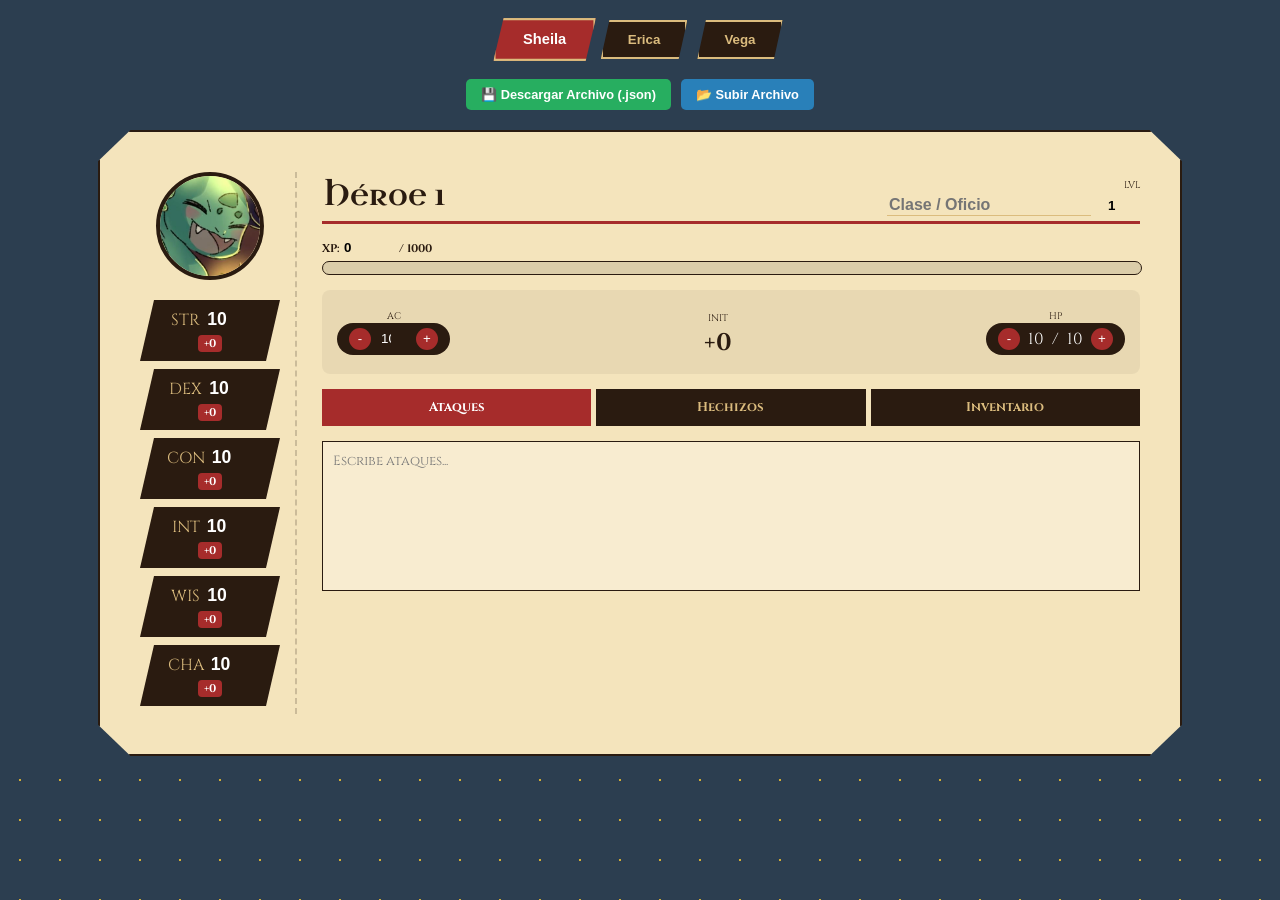
==== personajes.html @ 5374b531 "Update personajes.html" ====
<!DOCTYPE html>
<html lang="es">
<head>
    <meta charset="UTF-8"> 
    <title>Personajes</title> 
    <link href="https://fonts.googleapis.com/css2?family=Cinzel:wght@400;700&family=Uncial+Antiqua&display=swap" rel="stylesheet"> 
    <link rel="stylesheet" href="char.css"> 
    <link rel="icon" href="img/logo.jpg" type="image/png">
    <style>
        :root {
            --rojo-arceus: #a62c2b;
            --dorado-arceus: #dbbc7e;
            --madera-oscura: #2a1b10;
            --pergamino: #f4e4bc;
        }
        body { padding: 20px; font-family: 'Cinzel', serif; background-color: #2c3e50; color: var(--madera-oscura); }

        /* Selector de Jugadores */
        .selector-jugadores { display: flex; justify-content: center; gap: 10px; margin-bottom: 20px; }
        .btn-player { padding: 10px 25px; background: var(--madera-oscura); color: var(--dorado-arceus); border: 2px solid var(--dorado-arceus); cursor: pointer; font-weight: bold; clip-path: polygon(10% 0, 100% 0, 90% 100%, 0 100%); transition: 0.3s; }
        .btn-player.active { background: var(--rojo-arceus); color: white; transform: scale(1.1); }

        /* Botones de Archivo */
        .btn-archivo { padding: 8px 15px; border: none; color: white; cursor: pointer; border-radius: 5px; font-weight: bold; font-size: 0.8rem; }

        .ficha-wrapper { display: none; }
        .ficha-wrapper.active { display: block; }

        .ficha-horizontal-arceus { display: flex; gap: 25px; background-color: var(--pergamino); padding: 40px; margin: 0 auto; max-width: 1000px; border: 2px solid var(--madera-oscura); box-shadow: 10px 10px 0px rgba(0,0,0,0.4); border-radius: 10px; position: relative; }

        /* Columna Stats */
        .columna-stats { width: 140px; border-right: 2px dashed rgba(42, 27, 16, 0.2); padding-right: 15px; }
        .retrato-circulo { width: 100px; height: 100px; margin: 0 auto 20px; border-radius: 50%; border: 4px solid var(--madera-oscura); background: #121417; overflow: hidden; }
        .retrato-circulo img { width: 100%; height: 100%; object-fit: cover; }
        .stat-block-interactivo { background: var(--madera-oscura); color: var(--dorado-arceus); padding: 8px 5px; margin-bottom: 8px; text-align: center; clip-path: polygon(10% 0, 100% 0, 90% 100%, 0 100%); }
        .stat-block-interactivo input { width: 45px; background: transparent; border: none; color: white; font-size: 1.1rem; font-weight: bold; text-align: center; outline: none; }
        .stat-block-interactivo strong { background: var(--rojo-arceus); color: white; padding: 1px 6px; border-radius: 4px; font-size: 0.7rem; display: inline-block; }

        /* Columna Principal */
        .columna-principal { flex-grow: 1; }
        .cabecera-info { display: flex; gap: 15px; align-items: flex-end; border-bottom: 3px solid var(--rojo-arceus); padding-bottom: 5px; margin-bottom: 15px; }
        .input-nombre { background: transparent; border: none; font-family: 'Uncial Antiqua', cursive; font-size: 1.8rem; color: var(--madera-oscura); outline: none; flex-grow: 1; }
        .input-clase { background: transparent; border: none; font-size: 1rem; font-weight: bold; color: var(--rojo-arceus); border-bottom: 1px solid var(--dorado-arceus); outline: none; width: 200px; }

        .xp-bar-bg { width: 100%; height: 12px; background: rgba(0,0,0,0.1); border: 1px solid var(--madera-oscura); border-radius: 10px; overflow: hidden; margin-top: 5px; }
        .xp-bar-fill { height: 100%; background: linear-gradient(90deg, #4caf50, #8bc34a); width: 0%; transition: 0.5s; }

        .fila-combate { display: flex; justify-content: space-between; align-items: center; background: rgba(0,0,0,0.05); padding: 15px; border-radius: 8px; margin: 15px 0; }
        .controles-box { display: flex; align-items: center; gap: 8px; background: var(--madera-oscura); color: white; padding: 5px 12px; border-radius: 20px; }
        .controles-box button { background: var(--rojo-arceus); border: none; color: white; width: 22px; height: 22px; border-radius: 50%; cursor: pointer; }

        /* Tabs */
        .tabs-header { display: flex; gap: 5px; margin-top: 15px; }
        .tabs-header label { flex: 1; padding: 10px; background: var(--madera-oscura); color: var(--dorado-arceus); text-align: center; cursor: pointer; font-size: 0.8rem; font-weight: bold; }
        .tabs-header input[type="radio"] { display: none; }
        .tabs-header input[type="radio"]:checked + label { background: var(--rojo-arceus); color: white; }
        .tab-content { display: none; padding-top: 15px; }
        .textarea-hisui { width: 100%; height: 150px; background: rgba(255,255,255,0.3); border: 1px solid var(--madera-oscura); padding: 10px; resize: none; font-family: 'Cinzel', serif; box-sizing: border-box; }

        /* Hechizos */
        .selector-niveles { display: flex; gap: 5px; margin-bottom: 10px; flex-wrap: wrap; }
        .selector-niveles button { background: var(--madera-oscura); color: var(--dorado-arceus); border: none; width: 30px; height: 30px; border-radius: 50%; cursor: pointer; font-size: 0.7rem; }
        .selector-niveles button.active { background: var(--rojo-arceus); color: white; }
        .movimiento-item { background: rgba(255,255,255,0.5); padding: 10px; margin-bottom: 5px; border-left: 4px solid var(--rojo-arceus); cursor: pointer; }
        .mov-desc { display: none; font-size: 0.8rem; padding-top: 5px; font-style: italic; border-top: 1px solid rgba(0,0,0,0.1); margin-top: 5px; }
        .movimiento-item.open .mov-desc { display: block; }
    </style>
</head>
<body>

<div class="selector-jugadores">
    <button class="btn-player active" id="btn1" onclick="cambiarJugador(1)">Sheila</button>
    <button class="btn-player" id="btn2" onclick="cambiarJugador(2)">Erica</button>
    <button class="btn-player" id="btn3" onclick="cambiarJugador(3)">Vega</button>
</div>

<div style="text-align:center; margin-bottom: 20px; display: flex; justify-content: center; gap: 10px;">
    <button onclick="exportarPartida()" class="btn-archivo" style="background: #27ae60;">💾 Descargar Archivo (.json)</button>
    <button onclick="document.getElementById('archivoInput').click()" class="btn-archivo" style="background: #2980b9;">📂 Subir Archivo</button>
    <input type="file" id="archivoInput" style="display:none" onchange="importarPartida(this)">
</div>

<div id="wrapper-p1" class="ficha-wrapper active">
    <div class="ficha-horizontal-arceus">
        <div class="columna-stats">
            <div class="retrato-circulo"><img src="img/Gaia.jpg" id="p1-img"></div>
            <div class="stat-block-interactivo"><span>STR</span><input type="number" id="p1-str" value="10" oninput="calcularTodo(1)"><br><strong id="p1-str-mod">+0</strong></div>
            <div class="stat-block-interactivo"><span>DEX</span><input type="number" id="p1-dex" value="10" oninput="calcularTodo(1)"><br><strong id="p1-dex-mod">+0</strong></div>
            <div class="stat-block-interactivo"><span>CON</span><input type="number" id="p1-con" value="10" oninput="calcularTodo(1)"><br><strong id="p1-con-mod">+0</strong></div>
            <div class="stat-block-interactivo"><span>INT</span><input type="number" id="p1-int" value="10" oninput="calcularTodo(1)"><br><strong id="p1-int-mod">+0</strong></div>
            <div class="stat-block-interactivo"><span>WIS</span><input type="number" id="p1-wis" value="10" oninput="calcularTodo(1)"><br><strong id="p1-wis-mod">+0</strong></div>
            <div class="stat-block-interactivo"><span>CHA</span><input type="number" id="p1-cha" value="10" oninput="calcularTodo(1)"><br><strong id="p1-cha-mod">+0</strong></div>
        </div>
        <div class="columna-principal">
            <div class="cabecera-info">
                <input type="text" id="p1-nombre" class="input-nombre" value="Héroe 1">
                <input type="text" id="p1-clase" class="input-clase" placeholder="Clase / Oficio">
                <div style="text-align:right"><label style="font-size:0.6rem">LVL</label><br><input type="number" id="p1-nivel" value="1" oninput="calcularTodo(1)" style="width:30px; background:transparent; border:none; font-weight:bold"></div>
            </div>
            <div class="xp-container" style="font-size:0.7rem; font-weight:bold">
                XP: <input type="number" id="p1-xp" value="0" oninput="actualizarXP(1)" style="width:50px; background:transparent; border:none; font-weight:bold"> / 1000
                <div class="xp-bar-bg"><div id="p1-xp-fill" class="xp-bar-fill"></div></div>
            </div>
            <div class="fila-combate">
                <div><label style="font-size:0.6rem; display:block; text-align:center">AC</label><div class="controles-box"><button onclick="cambiarVal('p1-ac',-1,1)">-</button><input type="number" id="p1-ac" value="10" style="width:25px; background:transparent; border:none; color:white; text-align:center"><button onclick="cambiarVal('p1-ac',1,1)">+</button></div></div>
                <div style="text-align:center"><label style="font-size:0.6rem">INIT</label><br><strong id="p1-init" style="font-size:1.5rem">+0</strong></div>
                <div><label style="font-size:0.6rem; display:block; text-align:center">HP</label><div class="controles-box"><button onclick="cambiarHP(1,-1)">-</button><span id="p1-hp-cur">10</span> / <span id="p1-hp-max">10</span><button onclick="cambiarHP(1,1)">+</button></div></div>
            </div>
            <div class="tabs-header">
                <input type="radio" name="p1-tabs" id="p1-t1" checked><label for="p1-t1" onclick="showTab(1,1)">Ataques</label>
                <input type="radio" name="p1-tabs" id="p1-t2"><label for="p1-t2" onclick="showTab(1,2)">Hechizos</label>
                <input type="radio" name="p1-tabs" id="p1-t3"><label for="p1-t3" onclick="showTab(1,3)">Inventario</label>
            </div>
            <div id="p1-c1" class="tab-content" style="display:block"><textarea id="p1-ataq" class="textarea-hisui" placeholder="Escribe ataques..."></textarea></div>
            <div id="p1-c2" class="tab-content">
                <div class="selector-niveles" id="p1-spell-sel">
                    <button onclick="filtrarHechizos(1,'all')" class="active">All</button>
                    <button onclick="filtrarHechizos(1,'1')">1</button><button onclick="filtrarHechizos(1,'2')">2</button><button onclick="filtrarHechizos(1,'3')">3</button><button onclick="filtrarHechizos(1,'4')">4</button><button onclick="filtrarHechizos(1,'5')">5</button><button onclick="filtrarHechizos(1,'6')">6</button><button onclick="filtrarHechizos(1,'7')">7</button><button onclick="filtrarHechizos(1,'8')">8</button><button onclick="filtrarHechizos(1,'9')">9</button>
                </div>
                <div id="p1-lista-spells">
                    <div class="movimiento-item" data-nivel="1" onclick="toggleDesc(this)"><div style="display:flex; justify-content:space-between"><strong>Hechizo P1</strong> <span>Nivel 1</span></div><div class="mov-desc">Descripción aquí...</div></div>
                </div>
            </div>
            <div id="p1-c3" class="tab-content"><textarea id="p1-inv" class="textarea-hisui" placeholder="Objetos..."></textarea></div>
        </div>
    </div>
</div>

<div id="wrapper-p2" class="ficha-wrapper">
    <div class="ficha-horizontal-arceus">
        <div class="columna-stats">
            <div class="retrato-circulo"><img src="img/Francis.jpg" id="p2-img"></div>
            <div class="stat-block-interactivo"><span>STR</span><input type="number" id="p2-str" value="10" oninput="calcularTodo(2)"><br><strong id="p2-str-mod">+0</strong></div>
            <div class="stat-block-interactivo"><span>DEX</span><input type="number" id="p2-dex" value="10" oninput="calcularTodo(2)"><br><strong id="p2-dex-mod">+0</strong></div>
            <div class="stat-block-interactivo"><span>CON</span><input type="number" id="p2-con" value="10" oninput="calcularTodo(2)"><br><strong id="p2-con-mod">+0</strong></div>
            <div class="stat-block-interactivo"><span>INT</span><input type="number" id="p2-int" value="10" oninput="calcularTodo(2)"><br><strong id="p2-int-mod">+0</strong></div>
            <div class="stat-block-interactivo"><span>WIS</span><input type="number" id="p2-wis" value="10" oninput="calcularTodo(2)"><br><strong id="p2-wis-mod">+0</strong></div>
            <div class="stat-block-interactivo"><span>CHA</span><input type="number" id="p2-cha" value="10" oninput="calcularTodo(2)"><br><strong id="p2-cha-mod">+0</strong></div>
        </div>
        <div class="columna-principal">
            <div class="cabecera-info">
                <input type="text" id="p2-nombre" class="input-nombre" value="Héroe 2">
                <input type="text" id="p2-clase" class="input-clase" placeholder="Clase / Oficio">
                <div style="text-align:right"><label style="font-size:0.6rem">LVL</label><br><input type="number" id="p2-nivel" value="1" oninput="calcularTodo(2)" style="width:30px; background:transparent; border:none; font-weight:bold"></div>
            </div>
            <div class="xp-container" style="font-size:0.7rem; font-weight:bold">
                XP: <input type="number" id="p2-xp" value="0" oninput="actualizarXP(2)" style="width:50px; background:transparent; border:none; font-weight:bold"> / 1000
                <div class="xp-bar-bg"><div id="p2-xp-fill" class="xp-bar-fill"></div></div>
            </div>
            <div class="fila-combate">
                <div><label style="font-size:0.6rem; display:block; text-align:center">AC</label><div class="controles-box"><button onclick="cambiarVal('p2-ac',-1,2)">-</button><input type="number" id="p2-ac" value="10" style="width:25px; background:transparent; border:none; color:white; text-align:center"><button onclick="cambiarVal('p2-ac',1,2)">+</button></div></div>
                <div style="text-align:center"><label style="font-size:0.6rem">INIT</label><br><strong id="p2-init" style="font-size:1.5rem">+0</strong></div>
                <div><label style="font-size:0.6rem; display:block; text-align:center">HP</label><div class="controles-box"><button onclick="cambiarHP(2,-1)">-</button><span id="p2-hp-cur">10</span> / <span id="p2-hp-max">10</span><button onclick="cambiarHP(2,1)">+</button></div></div>
            </div>
            <div class="tabs-header">
                <input type="radio" name="p2-tabs" id="p2-t1" checked><label for="p2-t1" onclick="showTab(2,1)">Ataques</label>
                <input type="radio" name="p2-tabs" id="p2-t2"><label for="p2-t2" onclick="showTab(2,2)">Hechizos</label>
                <input type="radio" name="p2-tabs" id="p2-t3"><label for="p2-t3" onclick="showTab(2,3)">Inventario</label>
            </div>
            <div id="p2-c1" class="tab-content" style="display:block"><textarea id="p2-ataq" class="textarea-hisui" placeholder="Escribe ataques..."></textarea></div>
            <div id="p2-c2" class="tab-content">
                <div class="selector-niveles" id="p2-spell-sel">
                    <button onclick="filtrarHechizos(2,'all')" class="active">All</button>
                    <button onclick="filtrarHechizos(2,'1')">1</button><button onclick="filtrarHechizos(2,'2')">2</button><button onclick="filtrarHechizos(2,'3')">3</button><button onclick="filtrarHechizos(2,'4')">4</button><button onclick="filtrarHechizos(2,'5')">5</button><button onclick="filtrarHechizos(2,'6')">6</button><button onclick="filtrarHechizos(2,'7')">7</button><button onclick="filtrarHechizos(2,'8')">8</button><button onclick="filtrarHechizos(2,'9')">9</button>
                </div>
                <div id="p2-lista-spells">
                    <div class="movimiento-item" data-nivel="1" onclick="toggleDesc(this)"><div style="display:flex; justify-content:space-between"><strong>Hechizo P2</strong> <span>Nivel 1</span></div><div class="mov-desc">Descripción aquí...</div></div>
                </div>
            </div>
            <div id="p2-c3" class="tab-content"><textarea id="p2-inv" class="textarea-hisui" placeholder="Objetos..."></textarea></div>
        </div>
    </div>
</div>

<div id="wrapper-p3" class="ficha-wrapper">
    <div class="ficha-horizontal-arceus">
        <div class="columna-stats">
            <div class="retrato-circulo"><img src="img/Kopi.jpg" id="p3-img"></div>
            <div class="stat-block-interactivo"><span>STR</span><input type="number" id="p3-str" value="10" oninput="calcularTodo(3)"><br><strong id="p3-str-mod">+0</strong></div>
            <div class="stat-block-interactivo"><span>DEX</span><input type="number" id="p3-dex" value="10" oninput="calcularTodo(3)"><br><strong id="p3-dex-mod">+0</strong></div>
            <div class="stat-block-interactivo"><span>CON</span><input type="number" id="p3-con" value="10" oninput="calcularTodo(3)"><br><strong id="p3-con-mod">+0</strong></div>
            <div class="stat-block-interactivo"><span>INT</span><input type="number" id="p3-int" value="10" oninput="calcularTodo(3)"><br><strong id="p3-int-mod">+0</strong></div>
            <div class="stat-block-interactivo"><span>WIS</span><input type="number" id="p3-wis" value="10" oninput="calcularTodo(3)"><br><strong id="p3-wis-mod">+0</strong></div>
            <div class="stat-block-interactivo"><span>CHA</span><input type="number" id="p3-cha" value="10" oninput="calcularTodo(3)"><br><strong id="p3-cha-mod">+0</strong></div>
        </div>
        <div class="columna-principal">
            <div class="cabecera-info">
                <input type="text" id="p3-nombre" class="input-nombre" value="Héroe 3">
                <input type="text" id="p3-clase" class="input-clase" placeholder="Clase / Oficio">
                <div style="text-align:right"><label style="font-size:0.6rem">LVL</label><br><input type="number" id="p3-nivel" value="1" oninput="calcularTodo(3)" style="width:30px; background:transparent; border:none; font-weight:bold"></div>
            </div>
            <div class="xp-container" style="font-size:0.7rem; font-weight:bold">
                XP: <input type="number" id="p3-xp" value="0" oninput="actualizarXP(3)" style="width:50px; background:transparent; border:none; font-weight:bold"> / 1000
                <div class="xp-bar-bg"><div id="p3-xp-fill" class="xp-bar-fill"></div></div>
            </div>
            <div class="fila-combate">
                <div><label style="font-size:0.6rem; display:block; text-align:center">AC</label><div class="controles-box"><button onclick="cambiarVal('p3-ac',-1,3)">-</button><input type="number" id="p3-ac" value="10" style="width:25px; background:transparent; border:none; color:white; text-align:center"><button onclick="cambiarVal('p3-ac',1,3)">+</button></div></div>
                <div style="text-align:center"><label style="font-size:0.6rem">INIT</label><br><strong id="p3-init" style="font-size:1.5rem">+0</strong></div>
                <div><label style="font-size:0.6rem; display:block; text-align:center">HP</label><div class="controles-box"><button onclick="cambiarHP(3,-1)">-</button><span id="p3-hp-cur">10</span> / <span id="p3-hp-max">10</span><button onclick="cambiarHP(3,1)">+</button></div></div>
            </div>
            <div class="tabs-header">
                <input type="radio" name="p3-tabs" id="p3-t1" checked><label for="p3-t1" onclick="showTab(3,1)">Ataques</label>
                <input type="radio" name="p3-tabs" id="p3-t2"><label for="p3-t2" onclick="showTab(3,2)">Hechizos</label>
                <input type="radio" name="p3-tabs" id="p3-t3"><label for="p3-t3" onclick="showTab(3,3)">Inventario</label>
            </div>
            <div id="p3-c1" class="tab-content" style="display:block"><textarea id="p3-ataq" class="textarea-hisui" placeholder="Escribe ataques..."></textarea></div>
            <div id="p3-c2" class="tab-content">
                <div class="selector-niveles" id="p3-spell-sel">
                    <button onclick="filtrarHechizos(3,'all')" class="active">All</button>
                    <button onclick="filtrarHechizos(3,'1')">1</button><button onclick="filtrarHechizos(3,'2')">2</button><button onclick="filtrarHechizos(3,'3')">3</button><button onclick="filtrarHechizos(3,'4')">4</button><button onclick="filtrarHechizos(3,'5')">5</button><button onclick="filtrarHechizos(3,'6')">6</button><button onclick="filtrarHechizos(3,'7')">7</button><button onclick="filtrarHechizos(3,'8')">8</button><button onclick="filtrarHechizos(3,'9')">9</button>
                </div>
                <div id="p3-lista-spells">
                    <div class="movimiento-item" data-nivel="1" onclick="toggleDesc(this)"><div style="display:flex; justify-content:space-between"><strong>Hechizo P3</strong> <span>Nivel 1</span></div><div class="mov-desc">Descripción aquí...</div></div>
                </div>
            </div>
            <div id="p3-c3" class="tab-content"><textarea id="p3-inv" class="textarea-hisui" placeholder="Objetos..."></textarea></div>
        </div>
    </div>
</div>

<script>
    let hpData = { p1: 10, p2: 10, p3: 10 };

    function cambiarJugador(num) {
        document.querySelectorAll('.ficha-wrapper').forEach(w => w.classList.remove('active'));
        document.querySelectorAll('.btn-player').forEach(b => b.classList.remove('active'));
        document.getElementById('wrapper-p' + num).classList.add('active');
        document.getElementById('btn' + num).classList.add('active');
    }

    function showTab(p, tab) {
        document.getElementById(`p${p}-c1`).style.display = tab === 1 ? 'block' : 'none';
        document.getElementById(`p${p}-c2`).style.display = tab === 2 ? 'block' : 'none';
        document.getElementById(`p${p}-c3`).style.display = tab === 3 ? 'block' : 'none';
    }

    function calcularTodo(p) {
        const stats = ['str','dex','con','int','wis','cha'];
        let mods = {};
        stats.forEach(s => {
            const el = document.getElementById(`p${p}-${s}`);
            if(el) {
                const val = parseInt(el.value) || 10;
                const mod = Math.floor((val - 10) / 2);
                mods[s] = mod;
                document.getElementById(`p${p}-${s}-mod`).innerText = (mod >= 0 ? '+' : '') + mod;
            }
        });
        document.getElementById(`p${p}-init`).innerText = (mods.dex >= 0 ? '+' : '') + (mods.dex || 0);
        const lvl = parseInt(document.getElementById(`p${p}-nivel`).value) || 1;
        const hpMax = (8 + (mods.con || 0)) + (lvl - 1) * (5 + (mods.con || 0));
        document.getElementById(`p${p}-hp-max`).innerText = hpMax;
        saveData();
    }

    function actualizarXP(p) {
        const val = document.getElementById(`p${p}-xp`).value;
        document.getElementById(`p${p}-xp-fill`).style.width = Math.min((val / 1000) * 100, 100) + '%';
        saveData();
    }

    function cambiarVal(id, delta, p) {
        const el = document.getElementById(id);
        el.value = parseInt(el.value) + delta;
        calcularTodo(p);
    }

    function cambiarHP(p, delta) {
        hpData['p'+p] = (hpData['p'+p] || 10) + delta;
        document.getElementById(`p${p}-hp-cur`).innerText = hpData['p'+p];
        saveData();
    }

    function filtrarHechizos(p, nivel) {
        const items = document.querySelectorAll(`#p${p}-lista-spells .movimiento-item`);
        const btns = document.querySelectorAll(`#p${p}-spell-sel button`);
        btns.forEach(b => b.classList.remove('active'));
        event.target.classList.add('active');
        items.forEach(item => {
            item.style.display = (nivel === 'all' || item.getAttribute('data-nivel') === nivel) ? 'block' : 'none';
        });
    }

    function toggleDesc(el) { el.classList.toggle('open'); }

    function saveData() {
        const data = { hpData: hpData };
        document.querySelectorAll('input, textarea').forEach(el => {
            if (el.id) data[el.id] = el.value;
        });
        localStorage.setItem('hisui_final_perfect_save', JSON.stringify(data));
    }

    function loadData() {
        const raw = localStorage.getItem('hisui_final_perfect_save');
        if (!raw) return;
        const data = JSON.parse(raw);
        hpData = data.hpData || { p1: 10, p2: 10, p3: 10 };
        Object.keys(data).forEach(id => {
            const el = document.getElementById(id);
            if (el && id !== 'hpData') el.value = data[id];
        });
        [1,2,3].forEach(p => {
            const cur = document.getElementById(`p${p}-hp-cur`);
            if(cur) cur.innerText = hpData['p'+p] || 10;
            calcularTodo(p);
            actualizarXP(p);
        });
    }

    function exportarPartida() {
        const datos = localStorage.getItem('hisui_final_perfect_save');
        if (!datos) return alert("No hay datos.");
        const blob = new Blob([datos], {type: 'application/json'});
        const url = URL.createObjectURL(blob);
        const link = document.createElement('a');
        link.href = url;
        link.download = 'ficha_personajes.json';
        link.click();
    }

    function importarPartida(input) {
        const reader = new FileReader();
        reader.onload = function(e) {
            localStorage.setItem('hisui_final_perfect_save', e.target.result);
            location.reload();
        };
        reader.readAsText(input.files[0]);
    }

    document.addEventListener('input', saveData);
    window.onload = loadData;
</script>

</body>
</html>
---- char.css ----
/* ============================================================
   CONFIGURACIÓN GENERAL
   ============================================================ */
html {
    background-color: #2c3e50;
    background-image: radial-gradient(#d4af37 1px, transparent 1px);
    background-size: 40px 40px;
    min-height: 100vh;
}

body {
    margin: 0;
    padding: 20px;
    font-family: 'Montserrat', sans-serif;
}

/* ============================================================
   FICHA HORIZONTAL
   ============================================================ */
.ficha-horizontal-arceus {
    display: flex;
    gap: 30px;
    background-color: #f4e4bc; /* Pergamino */
    background-image: url('https://www.transparenttextures.com/patterns/natural-paper.png');
    padding: 40px;
    margin: 20px auto;
    max-width: 1000px;
    border: 2px solid #3c2a1e;
    clip-path: polygon(0 5%, 3% 0, 97% 0, 100% 5%, 100% 95%, 97% 100%, 3% 100%, 0 95%);
    box-shadow: 15px 15px 0px rgba(0,0,0,0.5);
}

/* ... (Aquí irían los estilos de stats y combate que ya tienes) ... */

/* ============================================================
   DISEÑO DEL INVENTARIO
   ============================================================ */
.zurron-grid {
    display: grid;
    grid-template-columns: repeat(auto-fill, minmax(80px, 1fr));
    gap: 10px;
    background: rgba(42, 27, 16, 0.1);
    padding: 15px;
    border-radius: 8px;
    max-height: 250px;
    overflow-y: auto;
}

.item-slot {
    background: #e9e2d1;
    border: 2px solid #3c2a1e;
    aspect-ratio: 1/1;
    display: flex;
    flex-direction: column;
    align-items: center;
    justify-content: center;
    position: relative;
    transition: 0.2s;
    cursor: pointer;
}

.item-slot:hover {
    background: #dbbc7e;
    transform: scale(1.05);
}

.item-slot.vacio {
    border: 2px dashed rgba(60, 42, 30, 0.3);
    background: transparent;
}

.item-icon { font-size: 1.5rem; }

.item-count {
    position: absolute;
    bottom: 2px;
    right: 4px;
    background: #a62c2b;
    color: white;
    font-size: 0.6rem;
    padding: 1px 4px;
    border-radius: 4px;
    font-weight: bold;
}

.item-name {
    font-size: 0.5rem;
    text-align: center;
    margin-top: 5px;
    font-weight: bold;
}

.oro-seccion {
    margin-top: 15px;
    text-align: right;
    font-weight: bold;
    color: #3c2a1e;
}

.input-oro {
    background: transparent;
    border: none;
    border-bottom: 2px solid #cfb53b;
    width: 80px;
    text-align: right;
    font-weight: bold;
    font-size: 1rem;
}

/* LÓGICA DE PESTAÑAS ADICIONAL */
#tab-inventario:checked ~ .content-inventario {
    display: block;
}
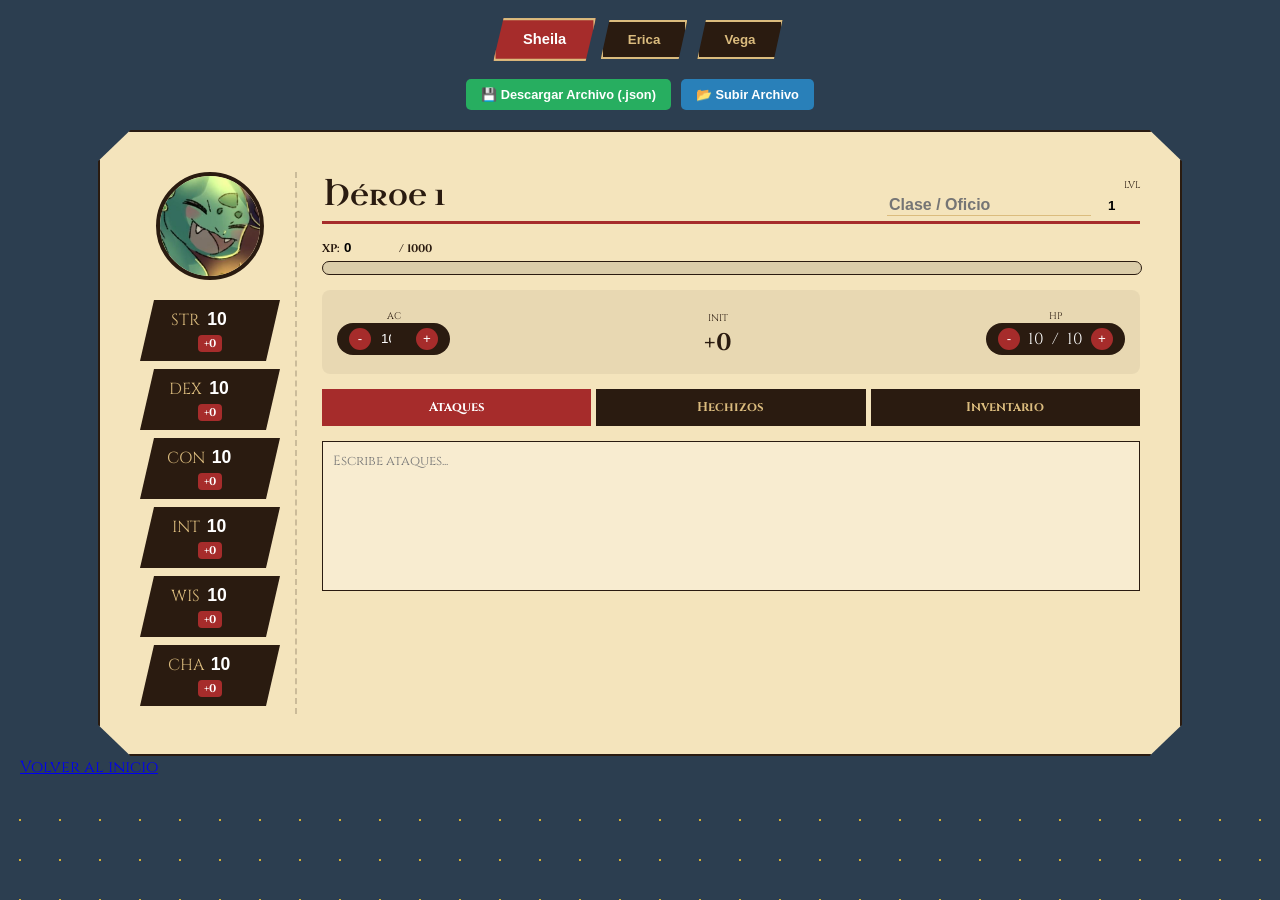
==== commit cef3d546: "Update personajes.html" ====
--- a/personajes.html
+++ b/personajes.html
@@ -331,6 +331,6 @@
     document.addEventListener('input', saveData);
     window.onload = loadData;
 </script>
-
+<footer><a href="index.html">Volver al inicio</a></footer>
 </body>
 </html>
--- a/char.css
+++ b/char.css
@@ -1,5 +1,5 @@
 /* ============================================================
-   CONFIGURACIÓN GENERAL
+   CONFIGURACIÓN GENERAL (El fondo que pediste dejar)
    ============================================================ */
 html {
     background-color: #2c3e50;
@@ -33,7 +33,7 @@
 /* ... (Aquí irían los estilos de stats y combate que ya tienes) ... */
 
 /* ============================================================
-   DISEÑO DEL INVENTARIO
+   DISEÑO DEL INVENTARIO (ZURRÓN)
    ============================================================ */
 .zurron-grid {
     display: grid;
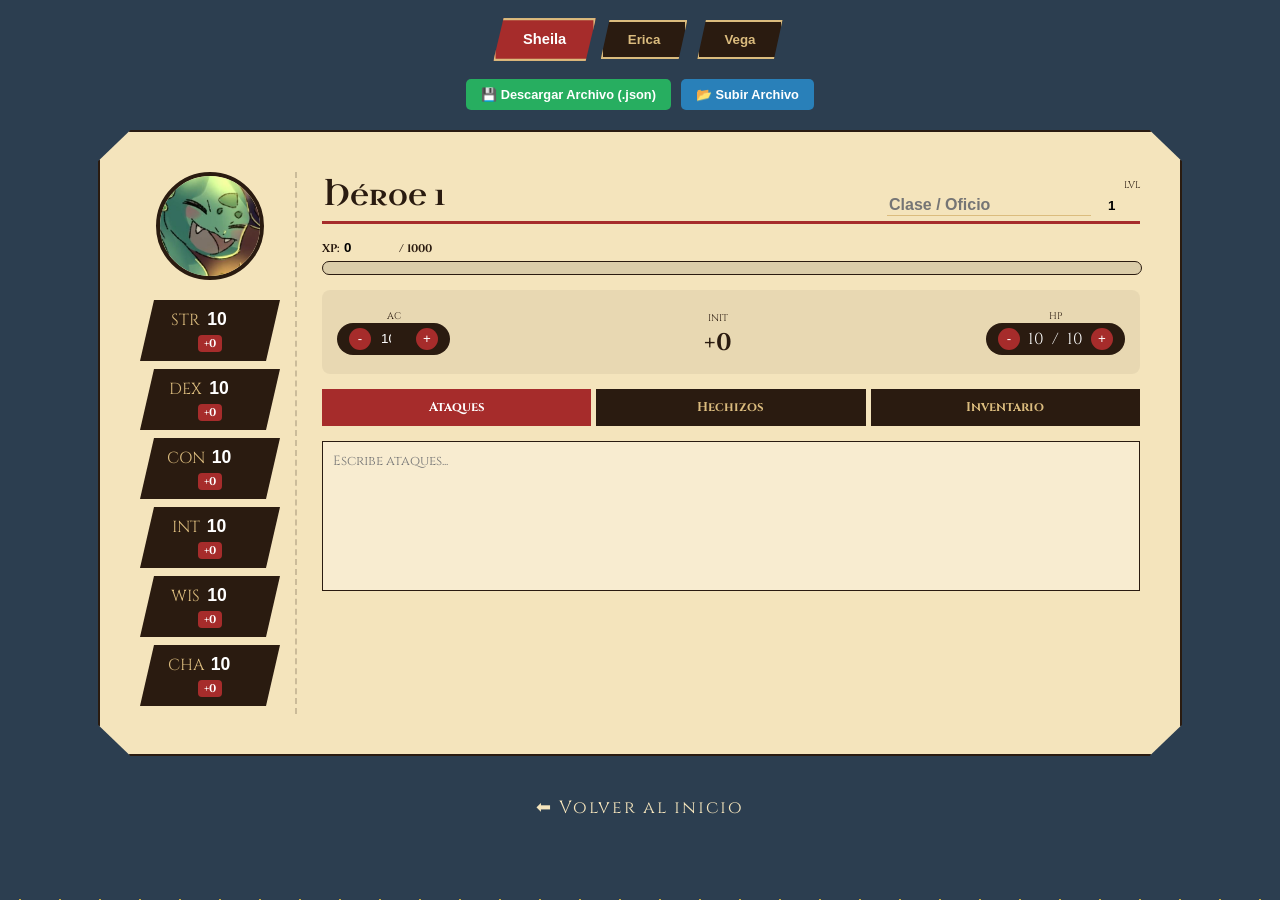
==== commit e5420661: "Update personajes.html" ====
--- a/personajes.html
+++ b/personajes.html
@@ -331,6 +331,9 @@
     document.addEventListener('input', saveData);
     window.onload = loadData;
 </script>
-<footer><a href="index.html">Volver al inicio</a></footer>
+    </div> <footer class="footer-personajes">
+        <a href="index.html">⬅ Volver al inicio</a>
+    </footer>
+</body>
 </body>
 </html>
--- a/char.css
+++ b/char.css
@@ -111,3 +111,27 @@
 #tab-inventario:checked ~ .content-inventario {
     display: block;
 }
+/* ============================================================
+   ESTILO DEL FOOTER EN PERSONAJES
+   ============================================================ */
+.footer-personajes {
+    text-align: center;
+    padding: 40px 0; /* Espacio para que no pegue con la ficha */
+    width: 100%;
+}
+
+.footer-personajes a {
+    font-family: 'Cinzel', serif;
+    color: #f4e4bc; /* Color crema para que resalte sobre el fondo azul */
+    text-decoration: none;
+    font-size: 1.1rem;
+    letter-spacing: 2px;
+    transition: all 0.3s ease;
+    border-bottom: 1px solid transparent;
+}
+
+.footer-personajes a:hover {
+    color: #d4af37; /* Dorado al pasar el ratón */
+    border-bottom: 1px solid #d4af37;
+    text-shadow: 0 0 8px rgba(212, 175, 55, 0.5);
+}
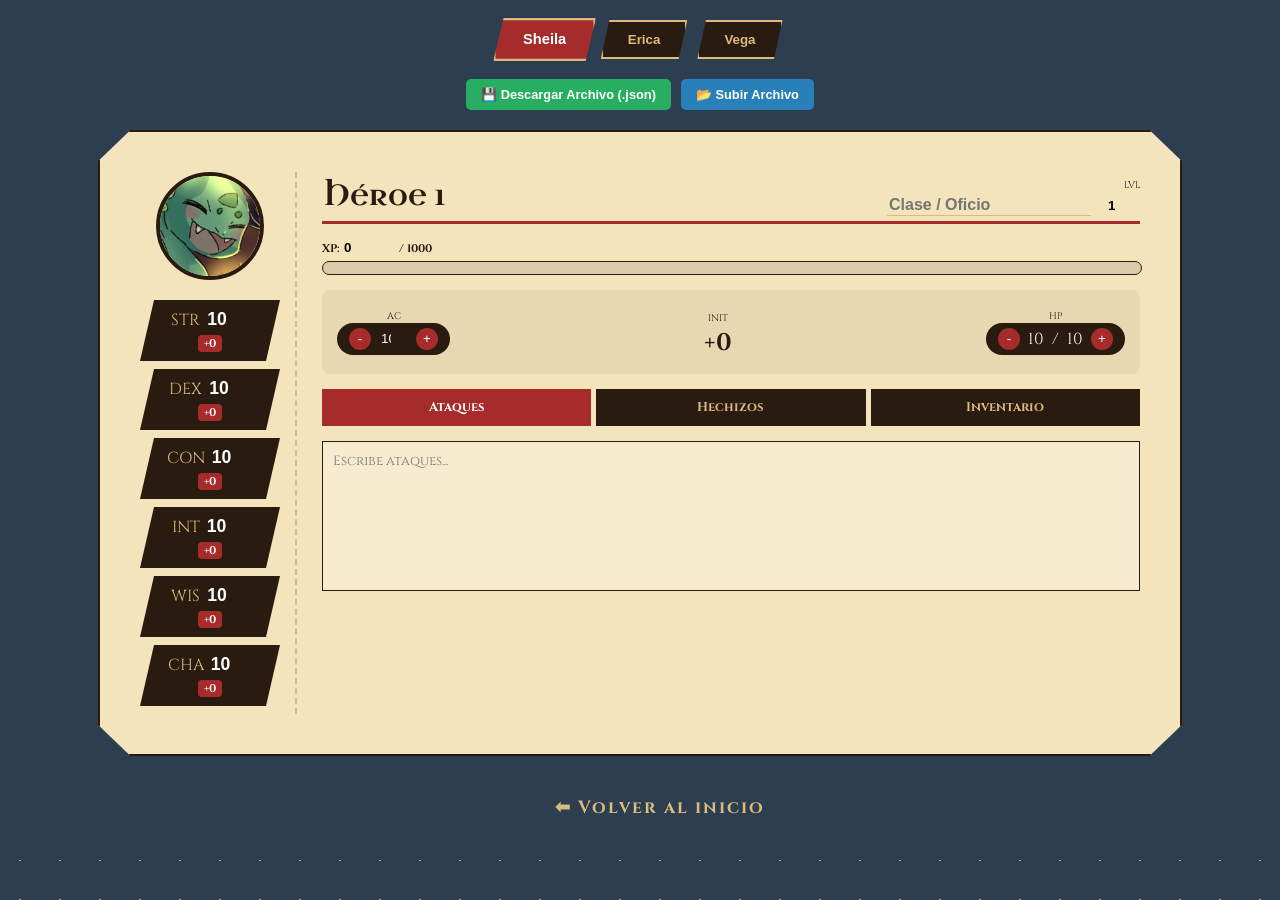
==== commit c3c987a4: "Update personajes.html" ====
--- a/personajes.html
+++ b/personajes.html
@@ -57,13 +57,28 @@
         .tab-content { display: none; padding-top: 15px; }
         .textarea-hisui { width: 100%; height: 150px; background: rgba(255,255,255,0.3); border: 1px solid var(--madera-oscura); padding: 10px; resize: none; font-family: 'Cinzel', serif; box-sizing: border-box; }
 
-        /* Hechizos */
+        /* Hechizos y Scroll */
         .selector-niveles { display: flex; gap: 5px; margin-bottom: 10px; flex-wrap: wrap; }
         .selector-niveles button { background: var(--madera-oscura); color: var(--dorado-arceus); border: none; width: 30px; height: 30px; border-radius: 50%; cursor: pointer; font-size: 0.7rem; }
         .selector-niveles button.active { background: var(--rojo-arceus); color: white; }
         .movimiento-item { background: rgba(255,255,255,0.5); padding: 10px; margin-bottom: 5px; border-left: 4px solid var(--rojo-arceus); cursor: pointer; }
         .mov-desc { display: none; font-size: 0.8rem; padding-top: 5px; font-style: italic; border-top: 1px solid rgba(0,0,0,0.1); margin-top: 5px; }
         .movimiento-item.open .mov-desc { display: block; }
+
+        /* NUEVA CLASE SCROLL */
+        .scroll-hechizos-ficha {
+            max-height: 250px;
+            overflow-y: auto;
+            padding-right: 10px;
+            border: 1px inset rgba(42, 27, 16, 0.1);
+            border-radius: 5px;
+        }
+        .scroll-hechizos-ficha::-webkit-scrollbar { width: 6px; }
+        .scroll-hechizos-ficha::-webkit-scrollbar-thumb { background: var(--rojo-arceus); border-radius: 10px; }
+
+        /* Footer */
+        .footer-personajes { text-align: center; padding: 20px; margin-top: 20px; }
+        .footer-personajes a { color: var(--dorado-arceus); text-decoration: none; font-weight: bold; }
     </style>
 </head>
 <body>
@@ -117,8 +132,10 @@
                     <button onclick="filtrarHechizos(1,'all')" class="active">All</button>
                     <button onclick="filtrarHechizos(1,'1')">1</button><button onclick="filtrarHechizos(1,'2')">2</button><button onclick="filtrarHechizos(1,'3')">3</button><button onclick="filtrarHechizos(1,'4')">4</button><button onclick="filtrarHechizos(1,'5')">5</button><button onclick="filtrarHechizos(1,'6')">6</button><button onclick="filtrarHechizos(1,'7')">7</button><button onclick="filtrarHechizos(1,'8')">8</button><button onclick="filtrarHechizos(1,'9')">9</button>
                 </div>
-                <div id="p1-lista-spells">
-                    <div class="movimiento-item" data-nivel="1" onclick="toggleDesc(this)"><div style="display:flex; justify-content:space-between"><strong>Hechizo P1</strong> <span>Nivel 1</span></div><div class="mov-desc">Descripción aquí...</div></div>
+                <div id="p1-lista-spells" class="scroll-hechizos-ficha">
+                    <div class="movimiento-item" data-nivel="1" onclick="toggleDesc(this)"><div style="display:flex; justify-content:space-between"><strong>Descarga sobrenatural</strong> <span>Truco</span></div><div class="mov-desc">Alcance de 120, V y S, 1d10 de daño. (Cada nivel extra +1d10 hasta 5)</div></div>
+                    <div class="movimiento-item" data-nivel="1" onclick="toggleDesc(this)"><div style="display:flex; justify-content:space-between"><strong>Frostbite</strong> <span>Truco</span></div><div class="mov-desc">Alcance de 60, V y S, 1d16 de daño helado. (Cada nivel extra +1d10 hasta 5)</div></div>
+                    <div class="movimiento-item" data-nivel="1" onclick="toggleDesc(this)"><div style="display:flex; justify-content:space-between"><strong>Infernal</strong> <span>Nivel 1</span></div><div class="mov-desc">Alcance de 60, V y S, 2d10 de daño de fuego. (Cada nivel extra +1d10 hasta 5)</div></div>
                 </div>
             </div>
             <div id="p1-c3" class="tab-content"><textarea id="p1-inv" class="textarea-hisui" placeholder="Objetos..."></textarea></div>
@@ -163,8 +180,13 @@
                     <button onclick="filtrarHechizos(2,'all')" class="active">All</button>
                     <button onclick="filtrarHechizos(2,'1')">1</button><button onclick="filtrarHechizos(2,'2')">2</button><button onclick="filtrarHechizos(2,'3')">3</button><button onclick="filtrarHechizos(2,'4')">4</button><button onclick="filtrarHechizos(2,'5')">5</button><button onclick="filtrarHechizos(2,'6')">6</button><button onclick="filtrarHechizos(2,'7')">7</button><button onclick="filtrarHechizos(2,'8')">8</button><button onclick="filtrarHechizos(2,'9')">9</button>
                 </div>
-                <div id="p2-lista-spells">
-                    <div class="movimiento-item" data-nivel="1" onclick="toggleDesc(this)"><div style="display:flex; justify-content:space-between"><strong>Hechizo P2</strong> <span>Nivel 1</span></div><div class="mov-desc">Descripción aquí...</div></div>
+                <div id="p2-lista-spells" class="scroll-hechizos-ficha">
+                    <div class="movimiento-item" data-nivel="1" onclick="toggleDesc(this)"><div style="display:flex; justify-content:space-between"><strong>Llama sagrada</strong> <span>Truco</span></div><div class="mov-desc">Alcance 60, V y S, 1d8 de daño radiante.</div></div>
+                    <div class="movimiento-item" data-nivel="1" onclick="toggleDesc(this)"><div style="display:flex; justify-content:space-between"><strong>Perdon a los moribundos</strong> <span>Truco</span></div><div class="mov-desc">Alcance toque, V y S, revives a la criatura que tocas con 0 puntos de vida.</div></div>
+                    <div class="movimiento-item" data-nivel="1" onclick="toggleDesc(this)"><div style="display:flex; justify-content:space-between"><strong>Taumaturgia</strong> <span>Truco</span></div><div class="mov-desc">Alcance 30, V, Voz estruendosa: Tu voz suena hasta tres veces más fuerte durante 1 minuto. Manipulación de llamas: Las llamas parpadean, brillan, se atenúan o cambian de color. Temblores: Causas temblores inofensivos en el suelo. Sonidos fantasma: Creas un sonido instantáneo (trueno, graznido, susurros). Manipulación de objetos: Abres o cierras de golpe puertas o ventanas sin llave. Cambio de ojos: Alteras la apariencia de tus ojos durante 1 minuto.</div></div>
+                    <div class="movimiento-item" data-nivel="1" onclick="toggleDesc(this)"><div style="display:flex; justify-content:space-between"><strong>Curar heridas</strong> <span>Nivel 1</span></div><div class="mov-desc">Alcance toque, V y S, cura 1d8 + 4.</div></div>
+                    <div class="movimiento-item" data-nivel="1" onclick="toggleDesc(this)"><div style="display:flex; justify-content:space-between"><strong>Saeta guia</strong> <span>Nivel 1</span></div><div class="mov-desc">Alcance 120, V y S, 4d6 de daño radiante. (+1 d6 por cada nivel de hechizo por encima de este)</div></div>
+                    <div class="movimiento-item" data-nivel="1" onclick="toggleDesc(this)"><div style="display:flex; justify-content:space-between"><strong>Inflingir heridas</strong> <span>Nivel 1</span></div><div class="mov-desc">Alcance toque, V y S, daña 3d10 de daño necrotico.</div></div>
                 </div>
             </div>
             <div id="p2-c3" class="tab-content"><textarea id="p2-inv" class="textarea-hisui" placeholder="Objetos..."></textarea></div>
@@ -209,7 +231,7 @@
                     <button onclick="filtrarHechizos(3,'all')" class="active">All</button>
                     <button onclick="filtrarHechizos(3,'1')">1</button><button onclick="filtrarHechizos(3,'2')">2</button><button onclick="filtrarHechizos(3,'3')">3</button><button onclick="filtrarHechizos(3,'4')">4</button><button onclick="filtrarHechizos(3,'5')">5</button><button onclick="filtrarHechizos(3,'6')">6</button><button onclick="filtrarHechizos(3,'7')">7</button><button onclick="filtrarHechizos(3,'8')">8</button><button onclick="filtrarHechizos(3,'9')">9</button>
                 </div>
-                <div id="p3-lista-spells">
+                <div id="p3-lista-spells" class="scroll-hechizos-ficha">
                     <div class="movimiento-item" data-nivel="1" onclick="toggleDesc(this)"><div style="display:flex; justify-content:space-between"><strong>Hechizo P3</strong> <span>Nivel 1</span></div><div class="mov-desc">Descripción aquí...</div></div>
                 </div>
             </div>
@@ -331,9 +353,10 @@
     document.addEventListener('input', saveData);
     window.onload = loadData;
 </script>
-    </div> <footer class="footer-personajes">
-        <a href="index.html">⬅ Volver al inicio</a>
-    </footer>
-</body>
+
+<footer class="footer-personajes">
+    <a href="index.html">⬅ Volver al inicio</a>
+</footer>
+
 </body>
 </html>
